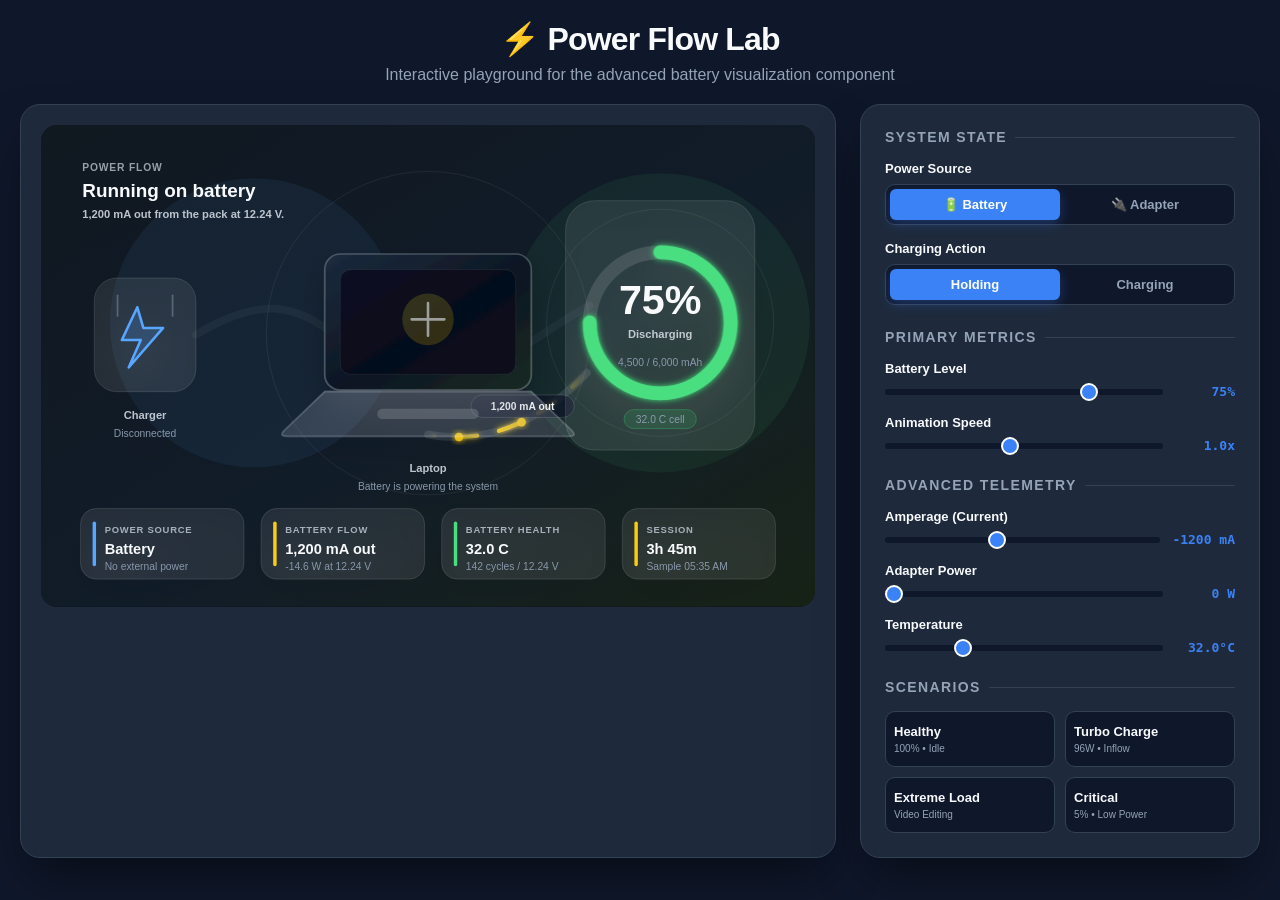
==== static/power-flow/power-flow-demo.html @ 336124d5 "power flow upgrade" ====
<!DOCTYPE html>
<html lang="en">
<head>
    <meta charset="UTF-8">
    <meta name="viewport" content="width=device-width, initial-scale=1.0">
    <title>Power Flow Animation - Professional Demo</title>
    <style>
        :root {
            --primary-bg: #0f172a;
            --card-bg: #1e293b;
            --accent-blue: #3b82f6;
            --accent-green: #22c55e;
            --accent-yellow: #eab308;
            --text-main: #f8fafc;
            --text-muted: #94a3b8;
            --border: #334155;
        }

        * {
            margin: 0;
            padding: 0;
            box-sizing: border-box;
        }

        body {
            font-family: -apple-system, BlinkMacSystemFont, 'Segoe UI', Roboto, 'Helvetica Neue', Arial, sans-serif;
            background-color: var(--primary-bg);
            color: var(--text-main);
            min-height: 100vh;
            padding: 20px;
        }

        .layout {
            max-width: 1400px;
            margin: 0 auto;
            display: grid;
            grid-template-columns: 1fr 400px;
            gap: 24px;
        }

        header {
            grid-column: 1 / -1;
            text-align: center;
            margin-bottom: 20px;
        }

        header h1 {
            font-size: 32px;
            font-weight: 800;
            letter-spacing: -0.025em;
            margin-bottom: 8px;
        }

        header p {
            color: var(--text-muted);
            font-size: 16px;
        }

        .animation-card {
            background: var(--card-bg);
            border-radius: 20px;
            border: 1px solid var(--border);
            overflow: hidden;
            display: flex;
            align-items: center;
            justify-content: center;
            padding: 20px;
            box-shadow: 0 25px 50px -12px rgba(0, 0, 0, 0.5);
            min-height: 600px;
        }

        #svg-container {
            width: 100%;
            height: 100%;
        }

        .controls-card {
            background: var(--card-bg);
            border-radius: 20px;
            border: 1px solid var(--border);
            padding: 24px;
            display: flex;
            flex-direction: column;
            gap: 24px;
            height: fit-content;
            box-shadow: 0 25px 50px -12px rgba(0, 0, 0, 0.5);
        }

        section h3 {
            font-size: 14px;
            text-transform: uppercase;
            letter-spacing: 0.1em;
            color: var(--text-muted);
            margin-bottom: 16px;
            display: flex;
            align-items: center;
            gap: 8px;
        }

        section h3::after {
            content: '';
            flex: 1;
            height: 1px;
            background: var(--border);
        }

        .control-grid {
            display: grid;
            gap: 16px;
        }

        .field {
            display: flex;
            flex-direction: column;
            gap: 8px;
        }

        .field label {
            font-size: 13px;
            font-weight: 600;
            color: var(--text-main);
        }

        /* Toggle Buttons */
        .toggle-group {
            display: grid;
            grid-template-columns: 1fr 1fr;
            background: var(--primary-bg);
            padding: 4px;
            border-radius: 10px;
            border: 1px solid var(--border);
        }

        .toggle-btn {
            background: transparent;
            border: none;
            color: var(--text-muted);
            padding: 8px;
            border-radius: 6px;
            cursor: pointer;
            font-size: 13px;
            font-weight: 600;
            transition: all 0.2s;
        }

        .toggle-btn.active {
            background: var(--accent-blue);
            color: white;
            box-shadow: 0 4px 12px rgba(59, 130, 246, 0.3);
        }

        .toggle-btn.active.green {
            background: var(--accent-green);
            box-shadow: 0 4px 12px rgba(34, 197, 94, 0.3);
        }

        /* Sliders */
        .slider-wrap {
            display: flex;
            align-items: center;
            gap: 12px;
        }

        input[type="range"] {
            flex: 1;
            -webkit-appearance: none;
            height: 6px;
            background: var(--primary-bg);
            border-radius: 3px;
            outline: none;
        }

        input[type="range"]::-webkit-slider-thumb {
            -webkit-appearance: none;
            width: 18px;
            height: 18px;
            background: var(--accent-blue);
            border-radius: 50%;
            cursor: pointer;
            border: 2px solid white;
        }

        .val-badge {
            min-width: 60px;
            text-align: right;
            font-family: 'JetBrains Mono', monospace;
            font-size: 13px;
            color: var(--accent-blue);
            font-weight: 700;
        }

        /* Presets */
        .preset-grid {
            display: grid;
            grid-template-columns: 1fr 1fr;
            gap: 10px;
        }

        .preset-btn {
            background: var(--primary-bg);
            border: 1px solid var(--border);
            color: var(--text-main);
            padding: 12px 8px;
            border-radius: 10px;
            cursor: pointer;
            font-size: 12px;
            text-align: center;
            transition: all 0.2s;
            display: flex;
            flex-direction: column;
            gap: 4px;
        }

        .preset-btn:hover {
            border-color: var(--accent-blue);
            background: rgba(59, 130, 246, 0.1);
        }

        .preset-btn.active {
            border-color: var(--accent-blue);
            background: rgba(59, 130, 246, 0.2);
        }

        .preset-btn strong {
            display: block;
            font-size: 13px;
        }

        .preset-btn span {
            font-size: 10px;
            color: var(--text-muted);
        }

        @media (max-width: 1100px) {
            .layout {
                grid-template-columns: 1fr;
            }
            .controls-card {
                order: -1;
            }
        }
    </style>
</head>
<body>
    <header>
        <h1>⚡ Power Flow Lab</h1>
        <p>Interactive playground for the advanced battery visualization component</p>
    </header>

    <div class="layout">
        <!-- Main Animation -->
        <div class="animation-card">
            <div id="svg-container"></div>
        </div>

        <!-- Right Side Controls -->
        <div class="controls-card">
            <!-- Basic Status -->
            <section>
                <h3>System State</h3>
                <div class="control-grid">
                    <div class="field">
                        <label>Power Source</label>
                        <div class="toggle-group">
                            <button class="toggle-btn active" id="btn-battery">🔋 Battery</button>
                            <button class="toggle-btn" id="btn-socket">🔌 Adapter</button>
                        </div>
                    </div>
                    <div class="field">
                        <label>Charging Action</label>
                        <div class="toggle-group">
                            <button class="toggle-btn active" id="btn-idle">Holding</button>
                            <button class="toggle-btn green" id="btn-charging">Charging</button>
                        </div>
                    </div>
                </div>
            </section>

            <!-- Sliders -->
            <section>
                <h3>Primary Metrics</h3>
                <div class="control-grid">
                    <div class="field">
                        <label>Battery Level</label>
                        <div class="slider-wrap">
                            <input type="range" id="input-level" min="0" max="100" value="75">
                            <span class="val-badge" id="val-level">75%</span>
                        </div>
                    </div>
                    <div class="field">
                        <label>Animation Speed</label>
                        <div class="slider-wrap">
                            <input type="range" id="input-intensity" min="0.2" max="2" step="0.1" value="1.0">
                            <span class="val-badge" id="val-intensity">1.0x</span>
                        </div>
                    </div>
                </div>
            </section>

            <section>
                <h3>Advanced Telemetry</h3>
                <div class="control-grid">
                    <div class="field">
                        <label>Amperage (Current)</label>
                        <div class="slider-wrap">
                            <input type="range" id="input-amps" min="-6000" max="6000" step="50" value="-1200">
                            <span class="val-badge" id="val-amps">-1200 mA</span>
                        </div>
                    </div>
                    <div class="field">
                        <label>Adapter Power</label>
                        <div class="slider-wrap">
                            <input type="range" id="input-adapter" min="0" max="140" value="0">
                            <span class="val-badge" id="val-adapter">0 W</span>
                        </div>
                    </div>
                    <div class="field">
                        <label>Temperature</label>
                        <div class="slider-wrap">
                            <input type="range" id="input-temp" min="20" max="65" step="0.5" value="32">
                            <span class="val-badge" id="val-temp">32.0°C</span>
                        </div>
                    </div>
                </div>
            </section>

            <!-- Preset Scenarios -->
            <section>
                <h3>Scenarios</h3>
                <div class="preset-grid">
                    <button class="preset-btn" data-preset="full">
                        <strong>Healthy</strong>
                        <span>100% • Idle</span>
                    </button>
                    <button class="preset-btn" data-preset="fast-charge">
                        <strong>Turbo Charge</strong>
                        <span>96W • Inflow</span>
                    </button>
                    <button class="preset-btn" data-preset="heavy-load">
                        <strong>Extreme Load</strong>
                        <span>Video Editing</span>
                    </button>
                    <button class="preset-btn" data-preset="critical">
                        <strong>Critical</strong>
                        <span>5% • Low Power</span>
                    </button>
                </div>
            </section>
        </div>
    </div>

    <script src="power-flow-component.js"></script>
    <script>
        // Default state with all new metrics
        const defaultState = {
            isPluggedIn: false,
            isCharging: false,
            batteryLevel: 75,
            powerFlowIntensity: 1.0,
            voltageMv: 12240,
            amperageMa: -1200,
            powerW: -14.6,
            systemPowerW: 14.6,
            adapterWatts: 0,
            adapterVoltageMv: 0,
            adapterCurrentMa: 0,
            currentCapacityMah: 4500,
            maxCapacityMah: 6000,
            temperatureC: 32.0,
            cycleCount: 142,
            timeRemainingMin: 225,
            sampledAt: new Date().toISOString()
        };

        // Initialize
        const comp = new PowerFlowComponent('svg-container', defaultState);

        // --- Event Listeners ---

        // Toggles
        document.getElementById('btn-battery').onclick = () => updateState({ isPluggedIn: false, isCharging: false });
        document.getElementById('btn-socket').onclick = () => updateState({ isPluggedIn: true });
        document.getElementById('btn-idle').onclick = () => updateState({ isCharging: false });
        document.getElementById('btn-charging').onclick = () => updateState({ isCharging: true, isPluggedIn: true });

        // Sliders
        const bindSlider = (id, prop, transform = (v) => v, suffix = '') => {
            const el = document.getElementById(`input-${id}`);
            const val = document.getElementById(`val-${id}`);
            el.oninput = (e) => {
                const v = transform(e.target.value);
                updateState({ [prop]: v });
                val.textContent = `${v}${suffix}`;
            };
        };

        bindSlider('level', 'batteryLevel', parseInt, '%');
        bindSlider('intensity', 'powerFlowIntensity', parseFloat, 'x');
        bindSlider('amps', 'amperageMa', parseInt, ' mA');
        bindSlider('adapter', 'adapterWatts', parseInt, ' W');
        bindSlider('temp', 'temperatureC', parseFloat, '°C');

        // Presets
        document.querySelectorAll('[data-preset]').forEach(btn => {
            btn.onclick = () => applyPreset(btn.dataset.preset);
        });

        function updateState(patch) {
            comp.setState(patch);
            syncUI();
        }

        function syncUI() {
            const s = comp.getState();
            
            // Buttons
            document.getElementById('btn-battery').classList.toggle('active', !s.isPluggedIn);
            document.getElementById('btn-socket').classList.toggle('active', s.isPluggedIn);
            document.getElementById('btn-idle').classList.toggle('active', !s.isCharging);
            document.getElementById('btn-charging').classList.toggle('active', s.isCharging);

            // Sliders
            document.getElementById('input-level').value = s.batteryLevel;
            document.getElementById('val-level').textContent = `${s.batteryLevel}%`;
            
            document.getElementById('input-intensity').value = s.powerFlowIntensity;
            document.getElementById('val-intensity').textContent = `${s.powerFlowIntensity.toFixed(1)}x`;

            document.getElementById('input-amps').value = s.amperageMa;
            document.getElementById('val-amps').textContent = `${s.amperageMa} mA`;

            document.getElementById('input-adapter').value = s.adapterWatts;
            document.getElementById('val-adapter').textContent = `${s.adapterWatts} W`;

            document.getElementById('input-temp').value = s.temperatureC;
            document.getElementById('val-temp').textContent = `${s.temperatureC.toFixed(1)}°C`;
        }

        function applyPreset(id) {
            let preset = {};
            switch(id) {
                case 'full':
                    preset = {
                        isPluggedIn: false,
                        isCharging: false,
                        batteryLevel: 100,
                        amperageMa: -450,
                        powerW: -5.4,
                        systemPowerW: 5.4,
                        adapterWatts: 0,
                        temperatureC: 28.5,
                        timeRemainingMin: 840
                    };
                    break;
                case 'fast-charge':
                    preset = {
                        isPluggedIn: true,
                        isCharging: true,
                        batteryLevel: 42,
                        amperageMa: 4800,
                        powerW: 62.4,
                        systemPowerW: 15.0,
                        adapterWatts: 96,
                        adapterVoltageMv: 20000,
                        temperatureC: 41.5,
                        timeRemainingMin: 45
                    };
                    break;
                case 'heavy-load':
                    preset = {
                        isPluggedIn: false,
                        isCharging: false,
                        batteryLevel: 65,
                        amperageMa: -5800,
                        powerW: -72.0,
                        systemPowerW: 72.0,
                        adapterWatts: 0,
                        temperatureC: 54.0,
                        timeRemainingMin: 52
                    };
                    break;
                case 'critical':
                    preset = {
                        isPluggedIn: false,
                        isCharging: false,
                        batteryLevel: 5,
                        amperageMa: -1800,
                        powerW: -21.0,
                        systemPowerW: 21.0,
                        adapterWatts: 0,
                        temperatureC: 38.0,
                        timeRemainingMin: 8
                    };
                    break;
            }
            updateState(preset);
            
            // Highlight active preset
            document.querySelectorAll('[data-preset]').forEach(b => {
                b.classList.toggle('active', b.dataset.preset === id);
            });
        }

        // Initial sync
        syncUI();
    </script>
</body>
</html>
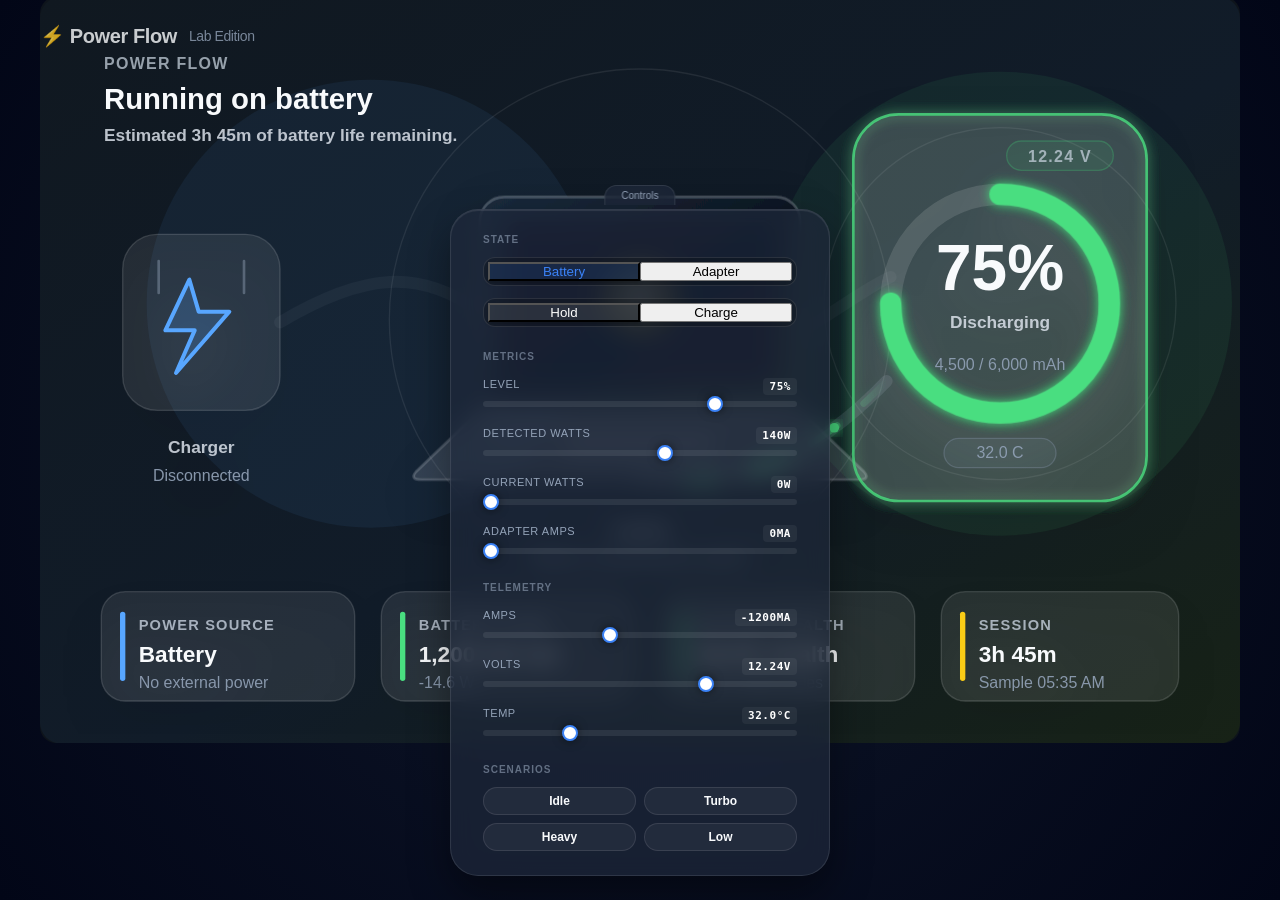
==== commit 88b51897: "finish live view" ====
--- a/static/power-flow/power-flow-demo.html
+++ b/static/power-flow/power-flow-demo.html
@@ -3,17 +3,18 @@
 <head>
     <meta charset="UTF-8">
     <meta name="viewport" content="width=device-width, initial-scale=1.0">
-    <title>Power Flow Animation - Professional Demo</title>
+    <title>Power Flow Lab | Visualization</title>
     <style>
         :root {
-            --primary-bg: #0f172a;
-            --card-bg: #1e293b;
+            --primary-bg: #020617;
+            --dock-bg: rgba(30, 41, 59, 0.7);
             --accent-blue: #3b82f6;
             --accent-green: #22c55e;
             --accent-yellow: #eab308;
             --text-main: #f8fafc;
             --text-muted: #94a3b8;
-            --border: #334155;
+            --border: rgba(255, 255, 255, 0.1);
+            --glass-blur: blur(12px);
         }
 
         * {
@@ -23,335 +24,380 @@
         }
 
         body {
-            font-family: -apple-system, BlinkMacSystemFont, 'Segoe UI', Roboto, 'Helvetica Neue', Arial, sans-serif;
+            font-family: -apple-system, BlinkMacSystemFont, 'Segoe UI', Roboto, Helvetica, Arial, sans-serif;
             background-color: var(--primary-bg);
             color: var(--text-main);
-            min-height: 100vh;
-            padding: 20px;
-        }
-
-        .layout {
-            max-width: 1400px;
-            margin: 0 auto;
-            display: grid;
-            grid-template-columns: 1fr 400px;
-            gap: 24px;
-        }
-
+            height: 100vh;
+            width: 100vw;
+            overflow: hidden;
+            display: flex;
+            flex-direction: column;
+        }
+
+        /* --- Immersive Header --- */
         header {
-            grid-column: 1 / -1;
-            text-align: center;
-            margin-bottom: 20px;
+            position: absolute;
+            top: 0;
+            left: 0;
+            right: 0;
+            padding: 24px 40px;
+            z-index: 10;
+            pointer-events: none;
+            display: flex;
+            justify-content: space-between;
+            align-items: center;
         }
 
         header h1 {
-            font-size: 32px;
-            font-weight: 800;
-            letter-spacing: -0.025em;
-            margin-bottom: 8px;
-        }
-
-        header p {
+            font-size: 20px;
+            font-weight: 700;
+            letter-spacing: -0.02em;
+            opacity: 0.8;
+            display: flex;
+            align-items: center;
+            gap: 12px;
+        }
+
+        header h1 span {
+            font-weight: 400;
             color: var(--text-muted);
-            font-size: 16px;
-        }
-
-        .animation-card {
-            background: var(--card-bg);
-            border-radius: 20px;
-            border: 1px solid var(--border);
-            overflow: hidden;
+            font-size: 14px;
+        }
+
+        /* --- Main Visualization --- */
+        main {
+            flex: 1;
+            width: 100%;
+            height: 100%;
             display: flex;
             align-items: center;
             justify-content: center;
-            padding: 20px;
-            box-shadow: 0 25px 50px -12px rgba(0, 0, 0, 0.5);
-            min-height: 600px;
+            padding-bottom: 120px;
+            background: radial-gradient(circle at center, #0f172a 0%, #020617 100%);
         }
 
         #svg-container {
             width: 100%;
             height: 100%;
-        }
-
-        .controls-card {
-            background: var(--card-bg);
-            border-radius: 20px;
+            max-width: 1200px;
+            max-height: 800px;
+            display: flex;
+            align-items: center;
+            justify-content: center;
+            margin-top: -40px;
+        }
+
+        /* --- Bottom Control Dock --- */
+        .dock-container {
+            position: fixed;
+            bottom: 24px;
+            left: 50%;
+            transform: translateX(-50%);
+            z-index: 100;
+            width: auto;
+            max-width: 95vw;
+            transition: transform 0.4s cubic-bezier(0.2, 0.8, 0.2, 1), opacity 0.3s;
+        }
+
+        .dock-container.minimized {
+            transform: translate(-50%, calc(100% - 12px));
+            opacity: 0.4;
+        }
+
+        .dock-container.minimized:hover {
+            opacity: 0.8;
+            transform: translate(-50%, calc(100% - 24px));
+        }
+
+        .dock {
+            background: var(--dock-bg);
+            backdrop-filter: var(--glass-blur);
+            -webkit-backdrop-filter: var(--glass-blur);
             border: 1px solid var(--border);
-            padding: 24px;
+            border-radius: 28px;
+            padding: 24px 32px;
             display: flex;
             flex-direction: column;
             gap: 24px;
-            height: fit-content;
-            box-shadow: 0 25px 50px -12px rgba(0, 0, 0, 0.5);
-        }
-
-        section h3 {
-            font-size: 14px;
+            width: 380px;
+            box-shadow: 0 20px 40px rgba(0, 0, 0, 0.4), inset 0 1px 1px rgba(255, 255, 255, 0.1);
+        }
+
+        /* Tabs / Sections */
+        .dock-section {
+            display: flex;
+            flex-direction: column;
+            align-items: flex-start;
+            gap: 12px;
+        }
+
+        .section-label {
+            font-size: 10px;
+            font-weight: 800;
             text-transform: uppercase;
             letter-spacing: 0.1em;
             color: var(--text-muted);
-            margin-bottom: 16px;
-            display: flex;
-            align-items: center;
-            gap: 8px;
-        }
-
-        section h3::after {
-            content: '';
-            flex: 1;
-            height: 1px;
-            background: var(--border);
-        }
-
-        .control-grid {
-            display: grid;
-            gap: 16px;
-        }
-
-        .field {
+            white-space: nowrap;
+            opacity: 0.6;
+        }
+
+        /* --- Controls --- */
+        .control-group {
             display: flex;
             flex-direction: column;
-            gap: 8px;
-        }
-
-        .field label {
-            font-size: 13px;
-            font-weight: 600;
-            color: var(--text-main);
-        }
-
-        /* Toggle Buttons */
-        .toggle-group {
-            display: grid;
-            grid-template-columns: 1fr 1fr;
-            background: var(--primary-bg);
-            padding: 4px;
-            border-radius: 10px;
-            border: 1px solid var(--border);
-        }
-
-        .toggle-btn {
+            gap: 12px;
+            width: 100%;
+        }
+/* Toggles */
+.toggle-mini {
+    background: rgba(0, 0, 0, 0.2);
+    border: 1px solid var(--border);
+    border-radius: 12px;
+    display: grid;
+    grid-template-columns: repeat(2, 1fr);
+    padding: 4px;
+    width: 100%;
+}
+
+/* Presets */
+.control-group.presets {
+    display: grid;
+    grid-template-columns: repeat(2, 1fr);
+    gap: 8px;
+}
+
+.preset-pill {
             background: transparent;
             border: none;
             color: var(--text-muted);
-            padding: 8px;
-            border-radius: 6px;
+            padding: 6px 12px;
+            border-radius: 10px;
+            font-size: 12px;
+            font-weight: 600;
             cursor: pointer;
-            font-size: 13px;
-            font-weight: 600;
             transition: all 0.2s;
-        }
-
-        .toggle-btn.active {
-            background: var(--accent-blue);
+            white-space: nowrap;
+        }
+
+        .btn-mini.active {
+            background: rgba(255, 255, 255, 0.1);
             color: white;
-            box-shadow: 0 4px 12px rgba(59, 130, 246, 0.3);
-        }
-
-        .toggle-btn.active.green {
-            background: var(--accent-green);
-            box-shadow: 0 4px 12px rgba(34, 197, 94, 0.3);
-        }
+            box-shadow: 0 2px 4px rgba(0, 0, 0, 0.2);
+        }
+
+        .btn-mini.active.blue { color: var(--accent-blue); background: rgba(59, 130, 246, 0.15); }
+        .btn-mini.active.green { color: var(--accent-green); background: rgba(34, 197, 94, 0.15); }
 
         /* Sliders */
-        .slider-wrap {
-            display: flex;
-            align-items: center;
-            gap: 12px;
+        .slider-full {
+            display: flex;
+            flex-direction: column;
+            gap: 6px;
+            width: 100%;
+            padding: 4px 0;
+        }
+
+        .slider-header {
+            display: flex;
+            justify-content: space-between;
+            font-size: 11px;
+            font-weight: 500;
+            color: var(--text-muted);
+            text-transform: uppercase;
+            letter-spacing: 0.05em;
+        }
+
+        .slider-header span:last-child {
+            color: white;
+            font-weight: 700;
+            font-family: 'JetBrains Mono', monospace;
+            background: rgba(255, 255, 255, 0.05);
+            padding: 2px 6px;
+            border-radius: 4px;
         }
 
         input[type="range"] {
-            flex: 1;
             -webkit-appearance: none;
+            width: 100%;
             height: 6px;
-            background: var(--primary-bg);
+            background: rgba(255, 255, 255, 0.08);
             border-radius: 3px;
             outline: none;
+            cursor: pointer;
         }
 
         input[type="range"]::-webkit-slider-thumb {
             -webkit-appearance: none;
-            width: 18px;
-            height: 18px;
-            background: var(--accent-blue);
+            width: 16px;
+            height: 16px;
+            background: #fff;
             border-radius: 50%;
             cursor: pointer;
-            border: 2px solid white;
-        }
-
-        .val-badge {
-            min-width: 60px;
-            text-align: right;
-            font-family: 'JetBrains Mono', monospace;
-            font-size: 13px;
-            color: var(--accent-blue);
-            font-weight: 700;
+            box-shadow: 0 0 10px rgba(0, 0, 0, 0.5);
+            border: 2px solid var(--accent-blue);
+            transition: transform 0.1s ease;
+        }
+
+        input[type="range"]::-webkit-slider-thumb:hover {
+            transform: scale(1.1);
         }
 
         /* Presets */
-        .preset-grid {
-            display: grid;
-            grid-template-columns: 1fr 1fr;
-            gap: 10px;
-        }
-
-        .preset-btn {
-            background: var(--primary-bg);
+        .preset-pill {
+            background: rgba(255, 255, 255, 0.05);
             border: 1px solid var(--border);
             color: var(--text-main);
-            padding: 12px 8px;
-            border-radius: 10px;
+            padding: 6px 12px;
+            border-radius: 14px;
+            font-size: 12px;
+            font-weight: 600;
             cursor: pointer;
-            font-size: 12px;
-            text-align: center;
             transition: all 0.2s;
-            display: flex;
-            flex-direction: column;
-            gap: 4px;
-        }
-
-        .preset-btn:hover {
+        }
+
+        .preset-pill:hover {
+            background: rgba(255, 255, 255, 0.1);
+            border-color: rgba(255, 255, 255, 0.3);
+        }
+
+        .preset-pill.active {
+            background: var(--accent-blue);
             border-color: var(--accent-blue);
-            background: rgba(59, 130, 246, 0.1);
-        }
-
-        .preset-btn.active {
-            border-color: var(--accent-blue);
-            background: rgba(59, 130, 246, 0.2);
-        }
-
-        .preset-btn strong {
-            display: block;
-            font-size: 13px;
-        }
-
-        .preset-btn span {
+            color: white;
+        }
+
+        /* --- Utilities --- */
+        .dock-trigger {
+            position: absolute;
+            top: -24px;
+            left: 50%;
+            transform: translateX(-50%);
+            background: var(--dock-bg);
+            backdrop-filter: var(--glass-blur);
+            border: 1px solid var(--border);
+            border-bottom: none;
+            padding: 4px 16px;
+            border-radius: 12px 12px 0 0;
             font-size: 10px;
             color: var(--text-muted);
-        }
-
-        @media (max-width: 1100px) {
-            .layout {
+            cursor: pointer;
+            pointer-events: auto;
+        }
+
+        @media (max-width: 900px) {
+            .dock {
                 grid-template-columns: 1fr;
-            }
-            .controls-card {
-                order: -1;
+                gap: 20px;
+                padding: 20px;
             }
         }
     </style>
 </head>
 <body>
     <header>
-        <h1>⚡ Power Flow Lab</h1>
-        <p>Interactive playground for the advanced battery visualization component</p>
+        <h1>⚡ Power Flow <span>Lab Edition</span></h1>
     </header>
 
-    <div class="layout">
-        <!-- Main Animation -->
-        <div class="animation-card">
-            <div id="svg-container"></div>
-        </div>
-
-        <!-- Right Side Controls -->
-        <div class="controls-card">
-            <!-- Basic Status -->
-            <section>
-                <h3>System State</h3>
-                <div class="control-grid">
-                    <div class="field">
-                        <label>Power Source</label>
-                        <div class="toggle-group">
-                            <button class="toggle-btn active" id="btn-battery">🔋 Battery</button>
-                            <button class="toggle-btn" id="btn-socket">🔌 Adapter</button>
-                        </div>
-                    </div>
-                    <div class="field">
-                        <label>Charging Action</label>
-                        <div class="toggle-group">
-                            <button class="toggle-btn active" id="btn-idle">Holding</button>
-                            <button class="toggle-btn green" id="btn-charging">Charging</button>
-                        </div>
+    <main>
+        <div id="svg-container"></div>
+    </main>
+
+    <div class="dock-container" id="dock-container">
+        <div class="dock-trigger" id="dock-toggle">Controls</div>
+        <div class="dock">
+            <!-- System State -->
+            <div class="dock-section">
+                <span class="section-label">State</span>
+                <div class="control-group">
+                    <div class="toggle-mini">
+                        <button class="btn-mini active blue" id="btn-battery">Battery</button>
+                        <button class="btn-mini" id="btn-socket">Adapter</button>
+                    </div>
+                    <div class="toggle-mini">
+                        <button class="btn-mini active" id="btn-idle">Hold</button>
+                        <button class="btn-mini" id="btn-charging">Charge</button>
                     </div>
                 </div>
-            </section>
-
-            <!-- Sliders -->
-            <section>
-                <h3>Primary Metrics</h3>
-                <div class="control-grid">
-                    <div class="field">
-                        <label>Battery Level</label>
-                        <div class="slider-wrap">
-                            <input type="range" id="input-level" min="0" max="100" value="75">
-                            <span class="val-badge" id="val-level">75%</span>
-                        </div>
-                    </div>
-                    <div class="field">
-                        <label>Animation Speed</label>
-                        <div class="slider-wrap">
-                            <input type="range" id="input-intensity" min="0.2" max="2" step="0.1" value="1.0">
-                            <span class="val-badge" id="val-intensity">1.0x</span>
-                        </div>
+            </div>
+
+            <!-- Primary Metrics -->
+            <div class="dock-section">
+                <span class="section-label">Metrics</span>
+                <div class="control-group">
+                    <div class="slider-full">
+                        <div class="slider-header">
+                            <span>Level</span>
+                            <span id="val-level">75%</span>
+                        </div>
+                        <input type="range" id="input-level" min="0" max="100" value="75">
+                    </div>
+                    <div class="slider-full">
+                        <div class="slider-header">
+                            <span>Detected Watts</span>
+                            <span id="val-detected-adapter">140W</span>
+                        </div>
+                        <input type="range" id="input-detected-adapter" min="0" max="240" step="5" value="140">
+                    </div>
+                    <div class="slider-full">
+                        <div class="slider-header">
+                            <span>Current Watts</span>
+                            <span id="val-adapter">0W</span>
+                        </div>
+                        <input type="range" id="input-adapter" min="0" max="240" value="0">
+                    </div>
+                    <div class="slider-full">
+                        <div class="slider-header">
+                            <span>Adapter Amps</span>
+                            <span id="val-adapter-amps">0mA</span>
+                        </div>
+                        <input type="range" id="input-adapter-amps" min="0" max="8000" step="50" value="0">
                     </div>
                 </div>
-            </section>
-
-            <section>
-                <h3>Advanced Telemetry</h3>
-                <div class="control-grid">
-                    <div class="field">
-                        <label>Amperage (Current)</label>
-                        <div class="slider-wrap">
-                            <input type="range" id="input-amps" min="-6000" max="6000" step="50" value="-1200">
-                            <span class="val-badge" id="val-amps">-1200 mA</span>
-                        </div>
-                    </div>
-                    <div class="field">
-                        <label>Adapter Power</label>
-                        <div class="slider-wrap">
-                            <input type="range" id="input-adapter" min="0" max="140" value="0">
-                            <span class="val-badge" id="val-adapter">0 W</span>
-                        </div>
-                    </div>
-                    <div class="field">
-                        <label>Temperature</label>
-                        <div class="slider-wrap">
-                            <input type="range" id="input-temp" min="20" max="65" step="0.5" value="32">
-                            <span class="val-badge" id="val-temp">32.0°C</span>
-                        </div>
+            </div>
+
+            <!-- Telemetry -->
+            <div class="dock-section">
+                <span class="section-label">Telemetry</span>
+                <div class="control-group">
+                    <div class="slider-full">
+                        <div class="slider-header">
+                            <span>Amps</span>
+                            <span id="val-amps">-1200mA</span>
+                        </div>
+                        <input type="range" id="input-amps" min="-6000" max="6000" step="50" value="-1200">
+                    </div>
+                    <div class="slider-full">
+                        <div class="slider-header">
+                            <span>Volts</span>
+                            <span id="val-volts">12.24V</span>
+                        </div>
+                        <input type="range" id="input-volts" min="9000" max="13500" step="10" value="12240">
+                    </div>
+                    <div class="slider-full">
+                        <div class="slider-header">
+                            <span>Temp</span>
+                            <span id="val-temp">32.0°C</span>
+                        </div>
+                        <input type="range" id="input-temp" min="20" max="65" step="0.5" value="32">
                     </div>
                 </div>
-            </section>
-
-            <!-- Preset Scenarios -->
-            <section>
-                <h3>Scenarios</h3>
-                <div class="preset-grid">
-                    <button class="preset-btn" data-preset="full">
-                        <strong>Healthy</strong>
-                        <span>100% • Idle</span>
-                    </button>
-                    <button class="preset-btn" data-preset="fast-charge">
-                        <strong>Turbo Charge</strong>
-                        <span>96W • Inflow</span>
-                    </button>
-                    <button class="preset-btn" data-preset="heavy-load">
-                        <strong>Extreme Load</strong>
-                        <span>Video Editing</span>
-                    </button>
-                    <button class="preset-btn" data-preset="critical">
-                        <strong>Critical</strong>
-                        <span>5% • Low Power</span>
-                    </button>
+            </div>
+
+            <!-- Scenarios -->
+            <div class="dock-section">
+                <span class="section-label">Scenarios</span>
+                <div class="control-group presets">
+                    <button class="preset-pill" data-preset="full">Idle</button>
+                    <button class="preset-pill" data-preset="fast-charge">Turbo</button>
+                    <button class="preset-pill" data-preset="heavy-load">Heavy</button>
+                    <button class="preset-pill" data-preset="critical">Low</button>
                 </div>
-            </section>
+            </div>
         </div>
     </div>
 
     <script src="power-flow-component.js"></script>
     <script>
-        // Default state with all new metrics
         const defaultState = {
             isPluggedIn: false,
             isCharging: false,
@@ -362,47 +408,79 @@
             powerW: -14.6,
             systemPowerW: 14.6,
             adapterWatts: 0,
+            detectedAdapterWatts: 140,
             adapterVoltageMv: 0,
             adapterCurrentMa: 0,
             currentCapacityMah: 4500,
             maxCapacityMah: 6000,
+            designCapacityMah: 6600,
             temperatureC: 32.0,
             cycleCount: 142,
             timeRemainingMin: 225,
             sampledAt: new Date().toISOString()
         };
 
-        // Initialize
         const comp = new PowerFlowComponent('svg-container', defaultState);
 
+        // --- Dock Behavior ---
+        const dock = document.getElementById('dock-container');
+        const toggle = document.getElementById('dock-toggle');
+        let autoHideTimeout;
+
+        function showDock() {
+            dock.classList.remove('minimized');
+            resetAutoHide();
+        }
+
+        function hideDock() {
+            dock.classList.add('minimized');
+        }
+
+        function resetAutoHide() {
+            clearTimeout(autoHideTimeout);
+            autoHideTimeout = setTimeout(hideDock, 6000);
+        }
+
+        toggle.onclick = (e) => {
+            e.stopPropagation();
+            if (dock.classList.contains('minimized')) showDock();
+            else hideDock();
+        };
+
+        document.body.onmousemove = (e) => {
+            if (e.clientY > window.innerHeight - 100) showDock();
+        };
+
         // --- Event Listeners ---
-
-        // Toggles
         document.getElementById('btn-battery').onclick = () => updateState({ isPluggedIn: false, isCharging: false });
         document.getElementById('btn-socket').onclick = () => updateState({ isPluggedIn: true });
         document.getElementById('btn-idle').onclick = () => updateState({ isCharging: false });
         document.getElementById('btn-charging').onclick = () => updateState({ isCharging: true, isPluggedIn: true });
 
-        // Sliders
-        const bindSlider = (id, prop, transform = (v) => v, suffix = '') => {
+        const bindSlider = (id, prop, transform = (v) => v, suffix = '', formatter = (v) => v) => {
             const el = document.getElementById(`input-${id}`);
             const val = document.getElementById(`val-${id}`);
             el.oninput = (e) => {
                 const v = transform(e.target.value);
                 updateState({ [prop]: v });
-                val.textContent = `${v}${suffix}`;
+                val.textContent = `${formatter(v)}${suffix}`;
+                resetAutoHide();
             };
         };
 
         bindSlider('level', 'batteryLevel', parseInt, '%');
-        bindSlider('intensity', 'powerFlowIntensity', parseFloat, 'x');
-        bindSlider('amps', 'amperageMa', parseInt, ' mA');
-        bindSlider('adapter', 'adapterWatts', parseInt, ' W');
+        bindSlider('amps', 'amperageMa', parseInt, 'mA');
+        bindSlider('volts', 'voltageMv', parseInt, 'V', (v) => (v / 1000).toFixed(2));
+        bindSlider('detected-adapter', 'detectedAdapterWatts', parseInt, 'W');
+        bindSlider('adapter', 'adapterWatts', parseInt, 'W');
+        bindSlider('adapter-amps', 'adapterCurrentMa', parseInt, 'mA');
         bindSlider('temp', 'temperatureC', parseFloat, '°C');
 
-        // Presets
         document.querySelectorAll('[data-preset]').forEach(btn => {
-            btn.onclick = () => applyPreset(btn.dataset.preset);
+            btn.onclick = () => {
+                applyPreset(btn.dataset.preset);
+                resetAutoHide();
+            };
         });
 
         function updateState(patch) {
@@ -413,24 +491,28 @@
         function syncUI() {
             const s = comp.getState();
             
-            // Buttons
             document.getElementById('btn-battery').classList.toggle('active', !s.isPluggedIn);
             document.getElementById('btn-socket').classList.toggle('active', s.isPluggedIn);
             document.getElementById('btn-idle').classList.toggle('active', !s.isCharging);
             document.getElementById('btn-charging').classList.toggle('active', s.isCharging);
 
-            // Sliders
             document.getElementById('input-level').value = s.batteryLevel;
-            document.getElementById('val-level').textContent = `${s.batteryLevel}%`;
+            document.getElementById('val-level').textContent = `${Math.round(s.batteryLevel)}%`;
             
-            document.getElementById('input-intensity').value = s.powerFlowIntensity;
-            document.getElementById('val-intensity').textContent = `${s.powerFlowIntensity.toFixed(1)}x`;
-
             document.getElementById('input-amps').value = s.amperageMa;
-            document.getElementById('val-amps').textContent = `${s.amperageMa} mA`;
+            document.getElementById('val-amps').textContent = `${s.amperageMa}mA`;
+
+            document.getElementById('input-volts').value = s.voltageMv;
+            document.getElementById('val-volts').textContent = `${(s.voltageMv / 1000).toFixed(2)}V`;
+
+            document.getElementById('input-detected-adapter').value = s.detectedAdapterWatts || 0;
+            document.getElementById('val-detected-adapter').textContent = `${s.detectedAdapterWatts || 0}W`;
 
             document.getElementById('input-adapter').value = s.adapterWatts;
-            document.getElementById('val-adapter').textContent = `${s.adapterWatts} W`;
+            document.getElementById('val-adapter').textContent = `${s.adapterWatts}W`;
+
+            document.getElementById('input-adapter-amps').value = s.adapterCurrentMa || 0;
+            document.getElementById('val-adapter-amps').textContent = `${s.adapterCurrentMa || 0}mA`;
 
             document.getElementById('input-temp').value = s.temperatureC;
             document.getElementById('val-temp').textContent = `${s.temperatureC.toFixed(1)}°C`;
@@ -440,69 +522,26 @@
             let preset = {};
             switch(id) {
                 case 'full':
-                    preset = {
-                        isPluggedIn: false,
-                        isCharging: false,
-                        batteryLevel: 100,
-                        amperageMa: -450,
-                        powerW: -5.4,
-                        systemPowerW: 5.4,
-                        adapterWatts: 0,
-                        temperatureC: 28.5,
-                        timeRemainingMin: 840
-                    };
+                    preset = { isPluggedIn: false, isCharging: false, batteryLevel: 100, amperageMa: -450, voltageMv: 12600, temperatureC: 28.5 };
                     break;
                 case 'fast-charge':
-                    preset = {
-                        isPluggedIn: true,
-                        isCharging: true,
-                        batteryLevel: 42,
-                        amperageMa: 4800,
-                        powerW: 62.4,
-                        systemPowerW: 15.0,
-                        adapterWatts: 96,
-                        adapterVoltageMv: 20000,
-                        temperatureC: 41.5,
-                        timeRemainingMin: 45
-                    };
+                    preset = { isPluggedIn: true, isCharging: true, batteryLevel: 42, amperageMa: 4800, voltageMv: 11800, adapterWatts: 96, temperatureC: 41.5 };
                     break;
                 case 'heavy-load':
-                    preset = {
-                        isPluggedIn: false,
-                        isCharging: false,
-                        batteryLevel: 65,
-                        amperageMa: -5800,
-                        powerW: -72.0,
-                        systemPowerW: 72.0,
-                        adapterWatts: 0,
-                        temperatureC: 54.0,
-                        timeRemainingMin: 52
-                    };
+                    preset = { isPluggedIn: false, isCharging: false, batteryLevel: 65, amperageMa: -5800, voltageMv: 11200, temperatureC: 54.0 };
                     break;
                 case 'critical':
-                    preset = {
-                        isPluggedIn: false,
-                        isCharging: false,
-                        batteryLevel: 5,
-                        amperageMa: -1800,
-                        powerW: -21.0,
-                        systemPowerW: 21.0,
-                        adapterWatts: 0,
-                        temperatureC: 38.0,
-                        timeRemainingMin: 8
-                    };
+                    preset = { isPluggedIn: false, isCharging: false, batteryLevel: 5, amperageMa: -1800, voltageMv: 9800, temperatureC: 38.0 };
                     break;
             }
             updateState(preset);
-            
-            // Highlight active preset
             document.querySelectorAll('[data-preset]').forEach(b => {
                 b.classList.toggle('active', b.dataset.preset === id);
             });
         }
 
-        // Initial sync
         syncUI();
+        resetAutoHide();
     </script>
 </body>
 </html>
